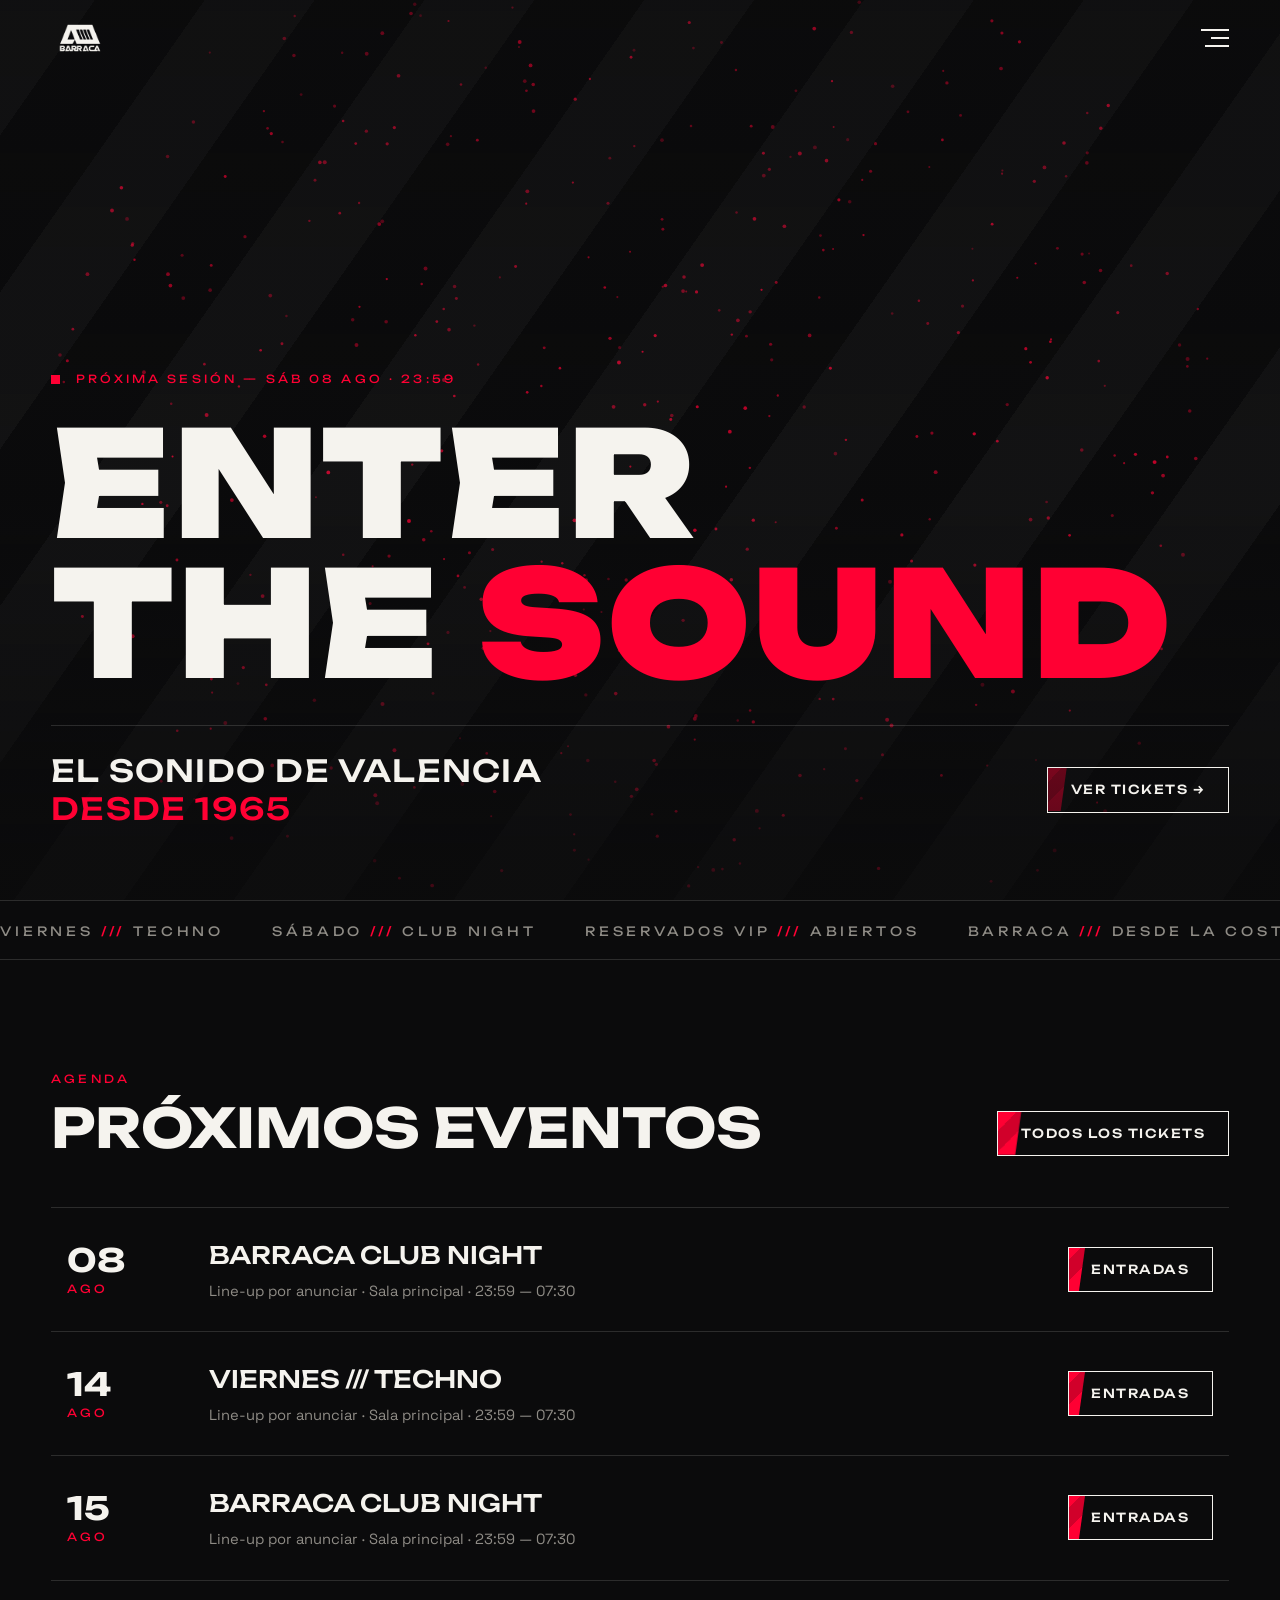
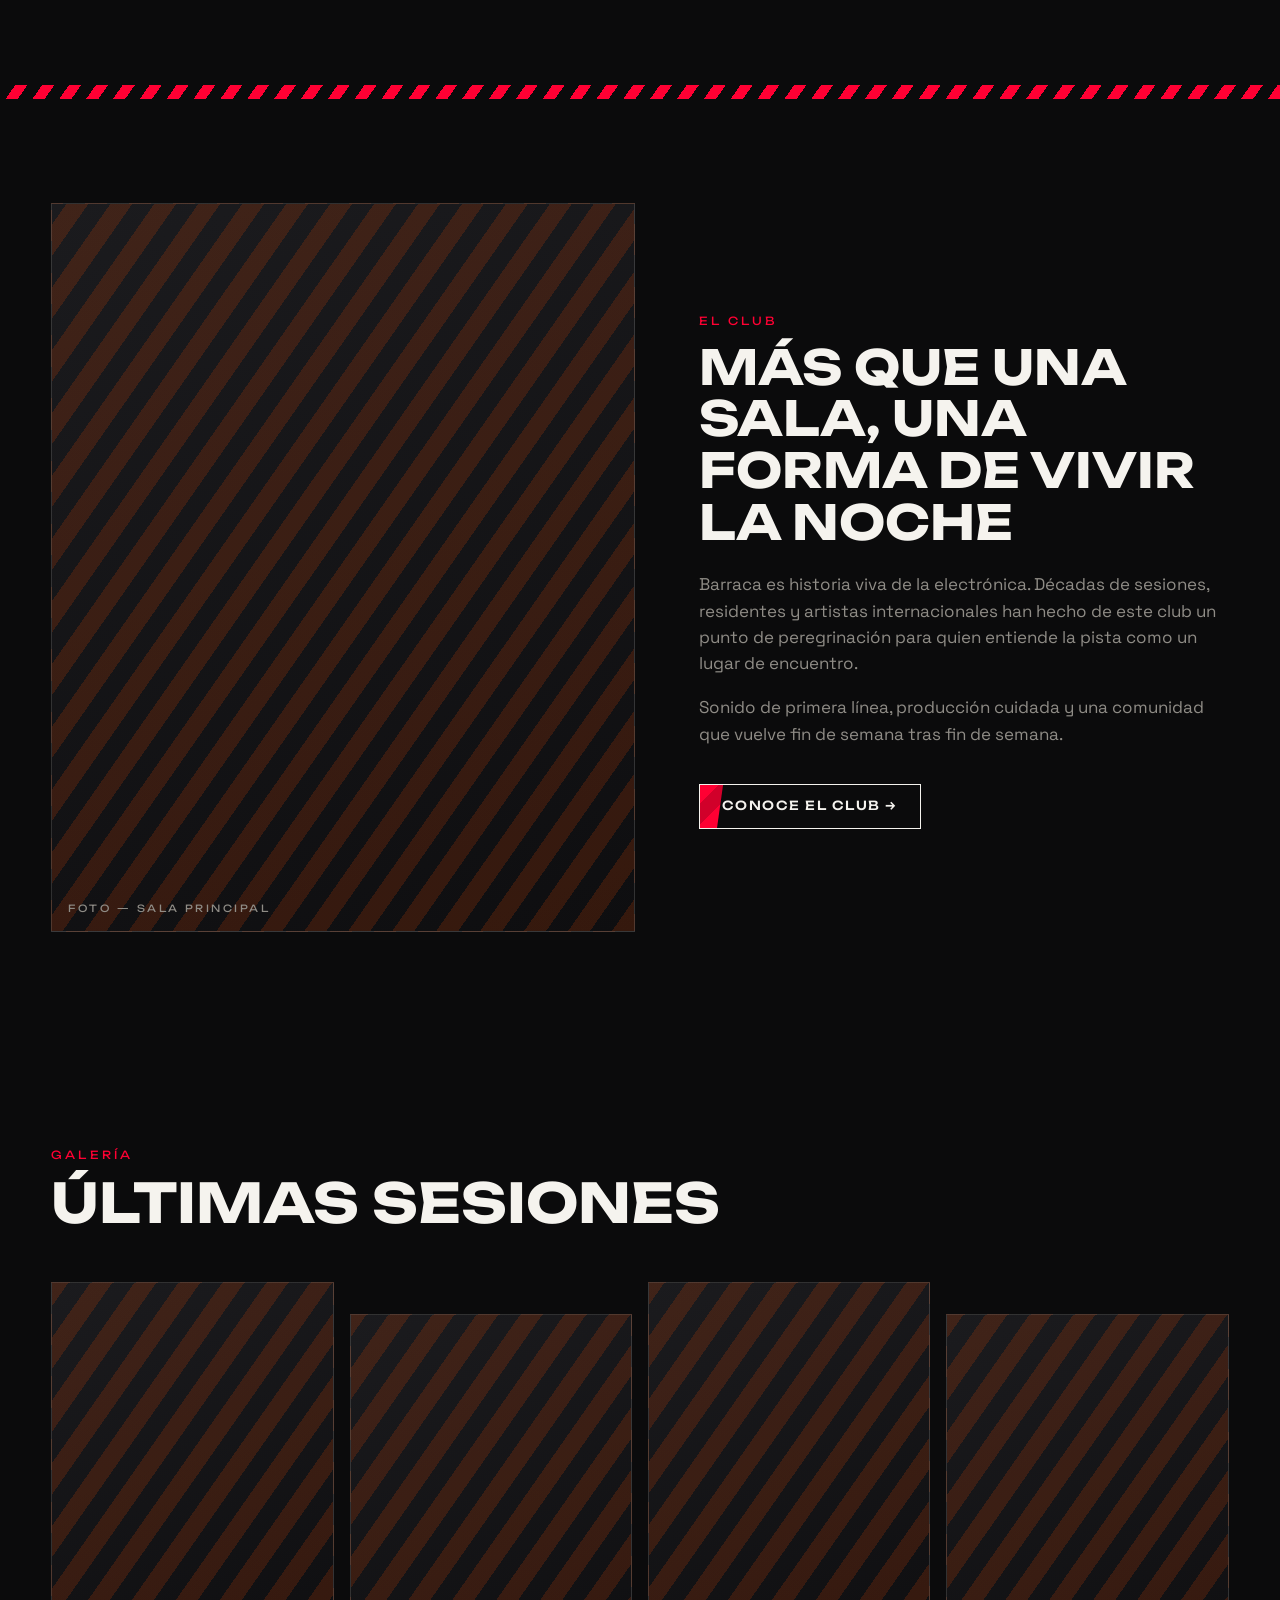
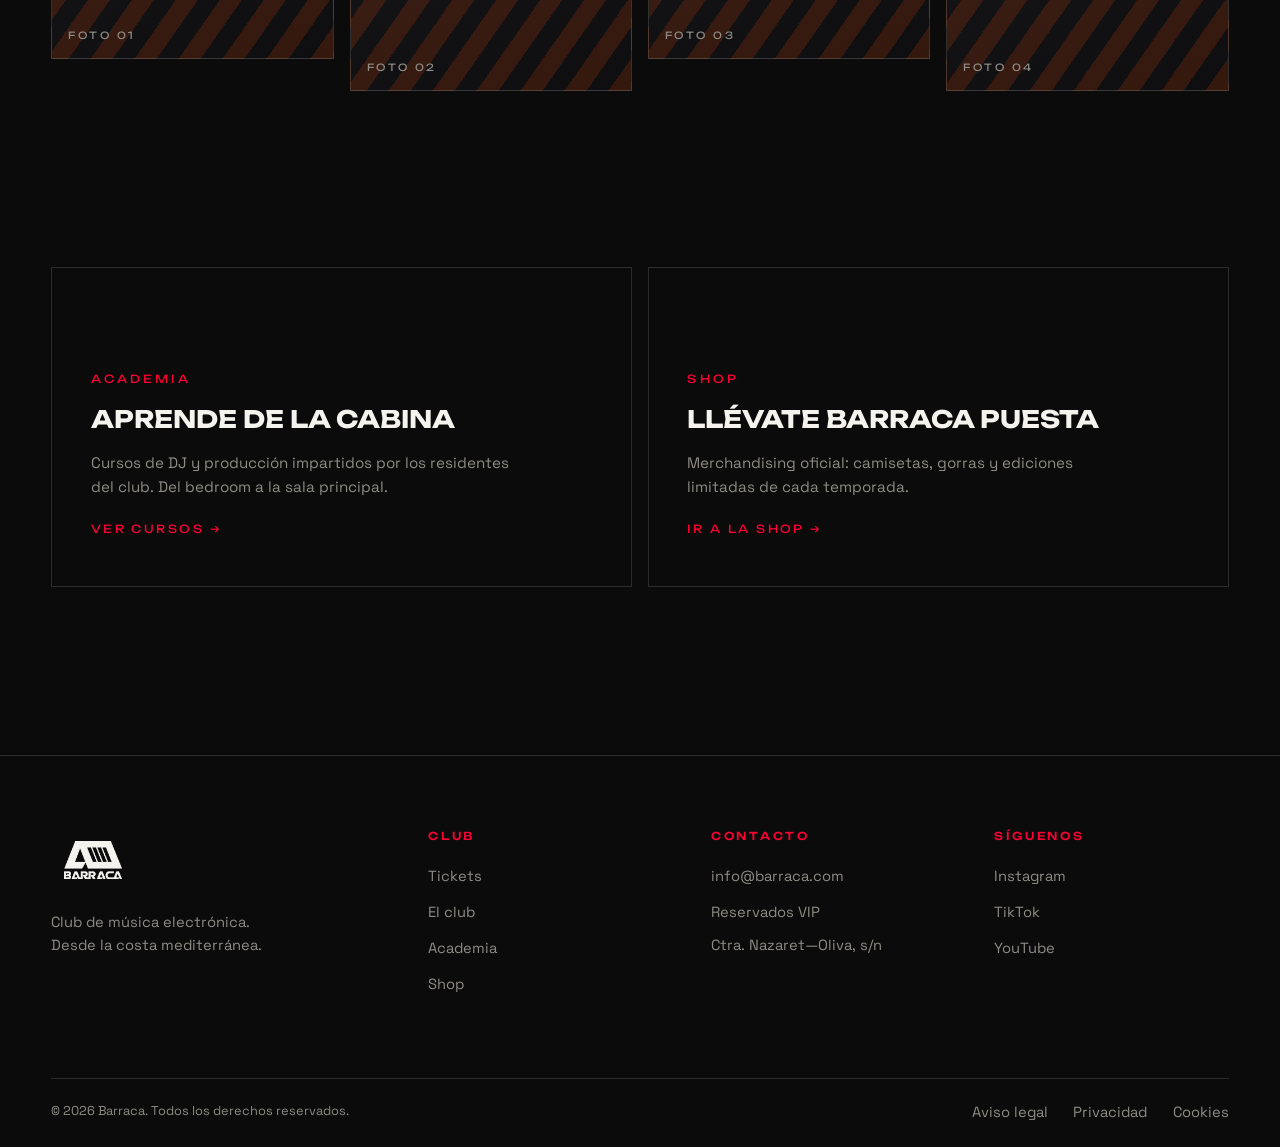
==== index.html @ 73e9f283 "first commit" ====
<!DOCTYPE html>
<html lang="es">
<head>
  <meta charset="UTF-8" />
  <meta name="viewport" content="width=device-width, initial-scale=1.0" />
  <title>BARRACA — Club</title>
  <meta name="description" content="Barraca. Club, música electrónica y cultura de baile. Tickets, academia y shop." />
  <link rel="icon" href="assets/logo-white.png" />
  <link rel="preconnect" href="https://fonts.googleapis.com" />
  <link rel="preconnect" href="https://fonts.gstatic.com" crossorigin />
  <link href="https://fonts.googleapis.com/css2?family=Unbounded:wght@400;500;700;900&family=Space+Grotesk:wght@400;500&display=swap" rel="stylesheet" />
  <link rel="stylesheet" href="styles.css" />
</head>
<body>

  <!-- ======== HEADER FIJO ======== -->
  <header class="header">
    <div class="header__inner">
      <a class="header__logo" href="index.html" aria-label="Barraca — inicio">
        <img src="assets/logo-white.png" alt="Barraca" />
      </a>

      <div class="menu">
        <nav class="nav" aria-label="Principal">
          <a href="tickets.html">Tickets</a>
          <a href="club.html">Club</a>
          <a href="academia.html">Academia</a>
          <a href="shop.html">Shop</a>
        </nav>

        <button class="burger" aria-label="Menú" aria-expanded="false">
          <span></span><span></span><span></span>
        </button>
      </div>
    </div>
  </header>

  <main>

    <!-- ======== HERO ======== -->
    <section class="hero">
      <div class="hero__stripes" aria-hidden="true"></div>
      <div class="hero__media" aria-hidden="true">
        <!--
          VÍDEO DE FONDO: descomenta y pon tu archivo en assets/hero.mp4
          (MP4/WebM comprimido, idealmente < 8 MB, sin audio)

        <video autoplay muted loop playsinline poster="assets/hero-poster.jpg">
          <source src="assets/hero.mp4" type="video/mp4" />
        </video>
        -->
      </div>

      <div class="hero__inner wrap">
        <div class="hero__next">
          <span class="dot" aria-hidden="true"></span>
          <span class="eyebrow">Próxima sesión — Sáb 08 Ago · 23:59</span>
        </div>

        <h1 class="hero__title">
          Enter<br />
          the <span class="fina">sound</span>
        </h1>

        <div class="hero__meta">
          <p class="hero__claim">
            El sonido de Valencia <span>desde 1965</span>
          </p>
          <a class="btn" href="tickets.html">Ver tickets →</a>
        </div>
      </div>
    </section>

    <!-- ======== MARQUEE ======== -->
    <div class="marquee" aria-hidden="true">
      <div class="marquee__track">
        <span>Viernes <b>///</b> Techno</span>
        <span>Sábado <b>///</b> Club Night</span>
        <span>Reservados VIP <b>///</b> Abiertos</span>
        <span>Barraca <b>///</b> Desde la costa</span>
        <span>Viernes <b>///</b> Techno</span>
        <span>Sábado <b>///</b> Club Night</span>
        <span>Reservados VIP <b>///</b> Abiertos</span>
        <span>Barraca <b>///</b> Desde la costa</span>
      </div>
    </div>

    <!-- ======== PRÓXIMOS EVENTOS ======== -->
    <section class="section">
      <div class="wrap">
        <div class="section__head reveal">
          <div>
            <span class="eyebrow">Agenda</span>
            <h2>Próximos eventos</h2>
          </div>
          <a class="btn" href="tickets.html">Todos los tickets</a>
        </div>

        <article class="evento reveal">
          <div class="evento__fecha">
            <span class="dia">08</span>
            <span class="mes">Ago</span>
          </div>
          <div>
            <h3 class="evento__nombre">Barraca Club Night</h3>
            <p class="evento__lineup">Line-up por anunciar · Sala principal · 23:59 — 07:30</p>
          </div>
          <a class="btn" href="tickets.html">Entradas</a>
        </article>

        <article class="evento reveal">
          <div class="evento__fecha">
            <span class="dia">14</span>
            <span class="mes">Ago</span>
          </div>
          <div>
            <h3 class="evento__nombre">Viernes /// Techno</h3>
            <p class="evento__lineup">Line-up por anunciar · Sala principal · 23:59 — 07:30</p>
          </div>
          <a class="btn" href="tickets.html">Entradas</a>
        </article>

        <article class="evento reveal">
          <div class="evento__fecha">
            <span class="dia">15</span>
            <span class="mes">Ago</span>
          </div>
          <div>
            <h3 class="evento__nombre">Barraca Club Night</h3>
            <p class="evento__lineup">Line-up por anunciar · Sala principal · 23:59 — 07:30</p>
          </div>
          <a class="btn" href="tickets.html">Entradas</a>
        </article>
      </div>
    </section>

    <div class="stripes" aria-hidden="true"></div>

    <!-- ======== EL CLUB ======== -->
    <section class="section">
      <div class="wrap split">
        <div class="media-ph reveal" data-label="Foto — sala principal" role="img" aria-label="Interior de la sala principal de Barraca"></div>
        <div class="reveal">
          <span class="eyebrow">El club</span>
          <h2>Más que una sala, una forma de vivir la noche</h2>
          <p>
            Barraca es historia viva de la electrónica. Décadas de sesiones, residentes
            y artistas internacionales han hecho de este club un punto de peregrinación
            para quien entiende la pista como un lugar de encuentro.
          </p>
          <p>
            Sonido de primera línea, producción cuidada y una comunidad que vuelve
            fin de semana tras fin de semana.
          </p>
          <a class="btn" href="club.html">Conoce el club →</a>
        </div>
      </div>
    </section>

    <!-- ======== GALERÍA ======== -->
    <section class="section">
      <div class="wrap">
        <div class="section__head reveal">
          <div>
            <span class="eyebrow">Galería</span>
            <h2>Últimas sesiones</h2>
          </div>
        </div>
        <div class="galeria">
          <div class="media-ph reveal" data-label="Foto 01"></div>
          <div class="media-ph reveal" data-label="Foto 02"></div>
          <div class="media-ph reveal" data-label="Foto 03"></div>
          <div class="media-ph reveal" data-label="Foto 04"></div>
        </div>
      </div>
    </section>

    <!-- ======== ACADEMIA + SHOP ======== -->
    <section class="section">
      <div class="wrap duo">
        <a class="card reveal" href="academia.html">
          <span class="eyebrow">Academia</span>
          <h3>Aprende de la cabina</h3>
          <p>Cursos de DJ y producción impartidos por los residentes del club. Del bedroom a la sala principal.</p>
          <span class="link">Ver cursos →</span>
        </a>
        <a class="card reveal" href="shop.html">
          <span class="eyebrow">Shop</span>
          <h3>Llévate Barraca puesta</h3>
          <p>Merchandising oficial: camisetas, gorras y ediciones limitadas de cada temporada.</p>
          <span class="link">Ir a la shop →</span>
        </a>
      </div>
    </section>

  </main>

  <!-- ======== FOOTER ======== -->
  <footer class="footer">
    <div class="wrap footer__main">
      <div>
        <img src="assets/logo-white.png" alt="Barraca" />
        <p>Club de música electrónica.<br />Desde la costa mediterránea.</p>
      </div>
      <div>
        <h4>Club</h4>
        <ul>
          <li><a href="tickets.html">Tickets</a></li>
          <li><a href="club.html">El club</a></li>
          <li><a href="academia.html">Academia</a></li>
          <li><a href="shop.html">Shop</a></li>
        </ul>
      </div>
      <div>
        <h4>Contacto</h4>
        <ul>
          <li><a href="mailto:info@barraca.com">info@barraca.com</a></li>
          <li><a href="tickets.html">Reservados VIP</a></li>
          <li><p>Ctra. Nazaret—Oliva, s/n</p></li>
        </ul>
      </div>
      <div>
        <h4>Síguenos</h4>
        <ul>
          <li><a href="#" rel="noopener">Instagram</a></li>
          <li><a href="#" rel="noopener">TikTok</a></li>
          <li><a href="#" rel="noopener">YouTube</a></li>
        </ul>
      </div>
    </div>
    <div class="wrap footer__legal">
      <span>© 2026 Barraca. Todos los derechos reservados.</span>
      <nav aria-label="Legal">
        <a href="#">Aviso legal</a>
        <a href="#">Privacidad</a>
        <a href="#">Cookies</a>
      </nav>
    </div>
  </footer>

  <script src="script.js"></script>
</body>
</html>
---- styles.css ----
/* ============================================================
   BARRACA — styles.css
   Paleta: negro #0B0B0C · hueso #F5F3EE · rojo #FF0033
   Display: Unbounded · Cuerpo: Space Grotesk
   ============================================================ */

:root {
  --negro: #0B0B0C;
  --negro-2: #131315;
  --hueso: #F5F3EE;
  --humo: #8F8C86;
  --rojo: #FF0033;
  --linea: rgba(245, 243, 238, 0.14);
  --display: "Unbounded", sans-serif;
  --cuerpo: "Space Grotesk", sans-serif;
  --header-h: 76px;
}

* { margin: 0; padding: 0; box-sizing: border-box; }

html { scroll-behavior: smooth; }

body {
  cursor: url("data:image/svg+xml;utf8,<svg xmlns='http://www.w3.org/2000/svg' width='22' height='22'><path d='M2 2 L20 9 L9 20 Z' fill='%23FF0033' stroke='%23F5F3EE' stroke-width='1.5'/></svg>") 2 2, auto;
  background: var(--negro);
  color: var(--hueso);
  font-family: var(--cuerpo);
  font-size: 17px;
  line-height: 1.55;
  -webkit-font-smoothing: antialiased;
}

img, video { display: block; max-width: 100%; }

a { color: inherit; text-decoration: none; }

/* fondo de partículas (lo crea script.js) */
.particles {
  position: fixed;
  inset: 0;
  width: 100%;
  height: 100%; /* clave: sin esto, en pantallas con escalado el dibujo se desplaza respecto al cursor */
  z-index: -1;
  pointer-events: none;
}

a, button, .btn, label, summary {
  cursor: url("data:image/svg+xml;utf8,<svg xmlns='http://www.w3.org/2000/svg' width='22' height='22'><path d='M2 2 L20 9 L9 20 Z' fill='%23F5F3EE' stroke='%23FF0033' stroke-width='1.5'/></svg>") 2 2, pointer;
}

:focus-visible {
  outline: 2px solid var(--rojo);
  outline-offset: 3px;
}

/* ---------- utilidades ---------- */

.wrap {
  width: min(1240px, 92vw);
  margin-inline: auto;
}

.eyebrow {
  font-family: var(--display);
  font-size: 0.7rem;
  font-weight: 400;
  letter-spacing: 0.28em;
  text-transform: uppercase;
  color: var(--rojo);
}

.btn {
  display: inline-flex;
  align-items: center;
  gap: 0.6em;
  font-family: var(--display);
  font-size: 0.78rem;
  font-weight: 500;
  letter-spacing: 0.12em;
  text-transform: uppercase;
  padding: 0.95em 1.8em;
  border: 1px solid var(--hueso);
  color: var(--hueso);
  background: transparent;
  cursor: pointer;
  position: relative;
  overflow: hidden;
  transition: color 0.25s ease, border-color 0.25s ease;
}

.btn::before {
  content: "";
  position: absolute;
  inset: 0;
  background: repeating-linear-gradient(
    -55deg,
    var(--rojo) 0 14px,
    #d1002a 14px 28px
  );
  transform: translateX(-101%) skewX(-8deg) scaleX(1.2);
  transition: transform 0.32s cubic-bezier(0.7, 0, 0.2, 1);
  z-index: -1;
}

.btn:hover { color: var(--negro); border-color: var(--rojo); }
.btn:hover::before { transform: translateX(0) skewX(0) scaleX(1.2); }

.btn--solid {
  background: var(--hueso);
  color: var(--negro);
  border-color: var(--hueso);
}

/* ---------- rayas firma (motivo del logo) ---------- */

.stripes {
  --s-color: var(--rojo);
  height: 14px;
  background: repeating-linear-gradient(
    -55deg,
    var(--s-color) 0 10px,
    transparent 10px 22px
  );
}

/* ---------- header ---------- */

.header {
  position: fixed;
  top: 0;
  left: 0;
  right: 0;
  z-index: 100;
  height: var(--header-h);
  display: flex;
  align-items: center;
}

/* Fondo del header: desenfoque que se desvanece por abajo,
   sin borde duro — la web se difumina bajo el header al hacer scroll */
.header::before {
  content: "";
  position: absolute;
  inset: 0 0 -42px;
  z-index: -1;
  pointer-events: none;
  background: linear-gradient(
    to bottom,
    rgba(11, 11, 12, 0.92) 0%,
    rgba(11, 11, 12, 0.82) 55%,
    rgba(11, 11, 12, 0) 100%
  );
  -webkit-backdrop-filter: blur(14px);
  backdrop-filter: blur(14px);
  -webkit-mask-image: linear-gradient(to bottom, #000 55%, transparent 100%);
  mask-image: linear-gradient(to bottom, #000 55%, transparent 100%);
  opacity: 0;
  transition: opacity 0.35s ease;
}

.header.is-scrolled::before { opacity: 1; }

.header__inner {
  position: relative;
  width: min(1240px, 92vw);
  margin-inline: auto;
  display: flex;
  align-items: center;
  justify-content: space-between;
  gap: 2rem;
}

.header__logo img { height: 44px; width: auto; }

/* El menú vive escondido junto al icono y se despliega
   hacia la izquierda al pasar el cursor por el header */
.menu {
  display: flex;
  align-items: center;
}

.nav {
  position: absolute;
  top: 50%;
  right: 44px;
  transform: translateY(-50%);
  display: flex;
  align-items: center;
  gap: 2.4rem;
  padding-right: 1.6rem; /* puente invisible hasta el icono: el hover no se corta */
  pointer-events: none;
}

.nav a {
  opacity: 0;
  transform: translateX(28px);
}

/* cascada: los enlaces aparecen desde el icono hacia la izquierda
   (el retardo solo afecta al despliegue, no al color del hover) */
.nav a:nth-child(4) { --d: 0s; }
.nav a:nth-child(3) { --d: 0.06s; }
.nav a:nth-child(2) { --d: 0.12s; }
.nav a:nth-child(1) { --d: 0.18s; }

/* el menú solo se despliega al posar el cursor sobre el icono
   (y se mantiene abierto mientras recorres las pestañas) */
.menu:hover .nav,
.menu:focus-within .nav,
.nav.is-open {
  pointer-events: auto;
}

.menu:hover .nav a,
.menu:focus-within .nav a,
.nav.is-open a {
  opacity: 1;
  transform: translateX(0);
}

/* al desplegar el menú, el header gana el mismo fondo difuminado */
.header:has(.menu:hover)::before,
.header:has(.menu:focus-within)::before {
  opacity: 1;
}

.nav a {
  font-family: var(--display);
  font-size: 1rem;
  font-weight: 500;
  letter-spacing: 0.16em;
  text-transform: uppercase;
  padding: 0.4em 0;
  position: relative;
  color: var(--hueso);
  transition:
    color 0.25s ease,
    opacity 0.3s ease var(--d, 0s),
    transform 0.45s cubic-bezier(0.2, 0.8, 0.2, 1) var(--d, 0s);
}

.nav a:hover { color: var(--rojo); }

.nav a::after {
  content: "";
  position: absolute;
  left: 0;
  bottom: -4px;
  width: 100%;
  height: 3px;
  background: repeating-linear-gradient(
    -55deg,
    var(--rojo) 0 6px,
    transparent 6px 12px
  );
  transform: scaleX(0);
  transform-origin: left;
  transition: transform 0.3s ease;
}

.nav a:hover::after,
.nav a[aria-current="page"]::after { transform: scaleX(1); }

.nav a[aria-current="page"] { color: var(--rojo); }


/* icono de menú (tres rayas) */
.burger {
  display: flex;
  background: none;
  border: 0;
  width: 44px;
  height: 44px;
  flex-direction: column;
  justify-content: center;
  align-items: flex-end;
  gap: 6px;
  flex-shrink: 0;
}
.burger span {
  display: block;
  height: 2px;
  background: var(--hueso);
  transition: width 0.3s ease, background 0.3s ease, transform 0.3s ease;
}
.burger span:nth-child(1) { width: 28px; }
.burger span:nth-child(2) { width: 18px; }
.burger span:nth-child(3) { width: 24px; }

.menu:hover .burger span,
.menu:focus-within .burger span {
  width: 28px;
  background: var(--rojo);
}

/* ---------- hero ---------- */

.hero {
  position: relative;
  min-height: 100svh;
  display: flex;
  flex-direction: column;
  justify-content: flex-end;
  overflow: hidden;
  isolation: isolate;
}

.hero__media {
  position: absolute;
  inset: 0;
  z-index: -2;
}

.hero__media video {
  width: 100%;
  height: 100%;
  object-fit: cover;
  opacity: 0.55;
}

/* fondo animado de rayas: se ve si no hay vídeo, o detrás de él */
.hero__stripes {
  position: absolute;
  inset: -20%;
  z-index: -3;
  background: repeating-linear-gradient(
    -55deg,
    rgba(255, 255, 255, 0.035) 0 90px,
    transparent 90px 180px
  );
  animation: drift 26s linear infinite;
}

@keyframes drift {
  to { transform: translateX(216px); }
}

.hero::after {
  content: "";
  position: absolute;
  inset: 0;
  z-index: -1;
  background: linear-gradient(
    to top,
    rgba(11, 11, 12, 0.7) 4%,
    rgba(11, 11, 12, 0.1) 45%,
    rgba(11, 11, 12, 0.35) 100%
  );
}

.hero__inner {
  padding-bottom: 4.5rem;
  padding-top: calc(var(--header-h) + 3rem);
}

.hero__next {
  display: flex;
  align-items: center;
  gap: 1rem;
  margin-bottom: 1.6rem;
}

.hero__next .dot {
  width: 9px;
  height: 9px;
  background: var(--rojo);
  animation: pulse 1.6s ease-in-out infinite;
}

@keyframes pulse {
  50% { opacity: 0.25; }
}

.hero__title {
  font-family: var(--display);
  font-weight: 900;
  font-size: clamp(3rem, 11.5vw, 10.5rem);
  line-height: 0.95;
  letter-spacing: 0.01em;
  text-transform: uppercase;
}

.hero__title .fina {
  color: var(--rojo);
  display: inline-block; /* necesario para poder escalarla */
  min-width: 5ch;        /* evita saltos bruscos al transformarse en "barraca" */
  white-space: nowrap;
}


.hero__meta {
  margin-top: 2rem;
  display: flex;
  flex-wrap: wrap;
  align-items: center;
  justify-content: space-between;
  gap: 1.5rem;
  border-top: 1px solid var(--linea);
  padding-top: 1.6rem;
}

.hero__claim {
  font-family: var(--display);
  font-weight: 500;
  font-size: clamp(1.05rem, 2.6vw, 1.9rem);
  line-height: 1.25;
  text-transform: uppercase;
  letter-spacing: 0.04em;
  color: var(--hueso);
  max-width: 24ch;
}

.hero__claim span {
  color: var(--rojo);
  white-space: nowrap;
}

/* ---------- marquee ---------- */

.marquee {
  border-block: 1px solid var(--linea);
  overflow: hidden;
  padding: 1rem 0;
  white-space: nowrap;
}

.marquee__track {
  display: inline-flex;
  gap: 3rem;
  animation: marquee 22s linear infinite;
}

.marquee span {
  font-family: var(--display);
  font-size: 0.8rem;
  letter-spacing: 0.3em;
  text-transform: uppercase;
  color: var(--humo);
}

.marquee span b { color: var(--rojo); font-weight: 500; }

@keyframes marquee {
  to { transform: translateX(-50%); }
}

/* ---------- secciones ---------- */

.section { padding: 6.5rem 0; }

.section__head {
  display: flex;
  align-items: flex-end;
  justify-content: space-between;
  gap: 2rem;
  margin-bottom: 3.2rem;
}

.section__head h2 {
  font-family: var(--display);
  font-weight: 700;
  font-size: clamp(1.8rem, 4.4vw, 3.4rem);
  text-transform: uppercase;
  line-height: 1.05;
  margin-top: 0.5rem;
}

/* eventos */

.evento {
  display: grid;
  grid-template-columns: 110px 1fr auto;
  align-items: center;
  gap: 2rem;
  padding: 1.8rem 1rem;
  border-top: 1px solid var(--linea);
  transition: background 0.25s ease;
}

.evento:last-of-type { border-bottom: 1px solid var(--linea); }

.evento:hover { background: var(--negro-2); }

.evento__fecha {
  font-family: var(--display);
  text-transform: uppercase;
  line-height: 1.1;
}

.evento__fecha .dia {
  font-size: 2rem;
  font-weight: 700;
  display: block;
}

.evento__fecha .mes {
  font-size: 0.7rem;
  letter-spacing: 0.25em;
  color: var(--rojo);
}

.evento__nombre {
  font-family: var(--display);
  font-size: clamp(1.05rem, 2.4vw, 1.5rem);
  font-weight: 500;
  text-transform: uppercase;
}

.evento__lineup {
  color: var(--humo);
  font-size: 0.92rem;
  margin-top: 0.35rem;
}

/* bloque club (foto + texto) */

.split {
  display: grid;
  grid-template-columns: 1.1fr 1fr;
  gap: 4rem;
  align-items: center;
}

.split h2 {
  font-family: var(--display);
  font-weight: 700;
  font-size: clamp(1.7rem, 3.8vw, 3rem);
  text-transform: uppercase;
  line-height: 1.08;
  margin: 0.6rem 0 1.4rem;
}

.split p { color: var(--humo); margin-bottom: 1.1rem; }

.split .btn { margin-top: 1.2rem; }

/* placeholder de foto/vídeo: sustituir por <img> reales */
.media-ph {
  position: relative;
  aspect-ratio: 4 / 5;
  background:
    repeating-linear-gradient(-55deg, rgba(255,77,0,0.16) 0 18px, transparent 18px 36px),
    linear-gradient(160deg, #1b1b1e, #0e0e10);
  border: 1px solid var(--linea);
  overflow: hidden;
}

.media-ph--wide { aspect-ratio: 16 / 10; }

.media-ph::after {
  content: attr(data-label);
  position: absolute;
  left: 1rem;
  bottom: 0.9rem;
  font-family: var(--display);
  font-size: 0.62rem;
  letter-spacing: 0.25em;
  text-transform: uppercase;
  color: var(--humo);
}

/* galería */

.galeria {
  display: grid;
  grid-template-columns: repeat(4, 1fr);
  gap: 1rem;
}

.galeria .media-ph { aspect-ratio: 3 / 4; }

.galeria .media-ph:nth-child(even) { translate: 0 2rem; }

/* tarjetas academia / shop en home */

.duo {
  display: grid;
  grid-template-columns: 1fr 1fr;
  gap: 1rem;
}

.card {
  position: relative;
  border: 1px solid var(--linea);
  padding: 3rem 2.4rem;
  min-height: 320px;
  display: flex;
  flex-direction: column;
  justify-content: flex-end;
  gap: 0.8rem;
  overflow: hidden;
  transition: border-color 0.3s ease;
}

.card::before {
  content: "";
  position: absolute;
  top: 0;
  left: 0;
  right: 0;
  height: 6px;
  background: repeating-linear-gradient(-55deg, var(--rojo) 0 10px, transparent 10px 20px);
  opacity: 0;
  transition: opacity 0.3s ease;
}

.card:hover { border-color: var(--rojo); }
.card:hover::before { opacity: 1; }

.card h3 {
  font-family: var(--display);
  font-size: 1.5rem;
  font-weight: 700;
  text-transform: uppercase;
}

.card p { color: var(--humo); font-size: 0.95rem; max-width: 42ch; }

.card .link {
  font-family: var(--display);
  font-size: 0.7rem;
  letter-spacing: 0.22em;
  text-transform: uppercase;
  color: var(--rojo);
  margin-top: 0.6rem;
}

/* ---------- páginas interiores ---------- */

.page-hero {
  padding: calc(var(--header-h) + 5.5rem) 0 3.5rem;
  border-bottom: 1px solid var(--linea);
}

.page-hero h1 {
  font-family: var(--display);
  font-weight: 900;
  font-size: clamp(2.6rem, 8vw, 6rem);
  text-transform: uppercase;
  line-height: 1;
  margin-top: 0.6rem;
}

.page-hero p {
  color: var(--humo);
  max-width: 60ch;
  margin-top: 1.4rem;
}

/* grid de shop */

.grid-3 {
  display: grid;
  grid-template-columns: repeat(3, 1fr);
  gap: 1.2rem;
}

.producto .media-ph { aspect-ratio: 1; }

.producto h3 {
  font-family: var(--display);
  font-size: 0.95rem;
  font-weight: 500;
  text-transform: uppercase;
  margin-top: 1rem;
}

.producto .precio { color: var(--rojo); font-size: 0.95rem; margin-top: 0.2rem; }

/* ---------- footer ---------- */

.footer {
  border-top: 1px solid var(--linea);
  margin-top: 4rem;
}

.footer__main {
  display: grid;
  grid-template-columns: 1.4fr 1fr 1fr 1fr;
  gap: 3rem;
  padding: 4.5rem 0;
}

.footer__main img { height: 64px; width: auto; margin-bottom: 1.2rem; }

.footer h4 {
  font-family: var(--display);
  font-size: 0.68rem;
  font-weight: 500;
  letter-spacing: 0.25em;
  text-transform: uppercase;
  color: var(--rojo);
  margin-bottom: 1.1rem;
}

.footer ul { list-style: none; }

.footer li { margin-bottom: 0.6rem; }

.footer a, .footer p {
  color: var(--humo);
  font-size: 0.92rem;
  transition: color 0.2s ease;
}

.footer a:hover { color: var(--hueso); }

.footer__legal {
  border-top: 1px solid var(--linea);
  padding: 1.4rem 0;
  display: flex;
  flex-wrap: wrap;
  justify-content: space-between;
  gap: 1rem;
  font-size: 0.8rem;
  color: var(--humo);
}

.footer__legal nav { display: flex; gap: 1.6rem; }

/* ---------- reveal al hacer scroll ---------- */

.reveal {
  opacity: 0;
  transform: translateY(28px);
  transition: opacity 0.7s ease, transform 0.7s ease;
}

.reveal.is-visible {
  opacity: 1;
  transform: none;
}

/* ---------- responsive ---------- */

@media (max-width: 900px) {
  .split, .duo, .footer__main { grid-template-columns: 1fr; }
  .galeria { grid-template-columns: repeat(2, 1fr); }
  .grid-3 { grid-template-columns: repeat(2, 1fr); }
  .section { padding: 4.5rem 0; }

  .nav {
    position: fixed;
    inset: var(--header-h) 0 auto 0;
    right: auto;
    padding-right: 4vw;
    top: var(--header-h);
    flex-direction: column;
    align-items: flex-start;
    gap: 0;
    background: var(--negro);
    border-bottom: 1px solid var(--linea);
    padding: 1rem 4vw 2rem;
    transform: translateY(-115%);
    transition: transform 0.35s ease;
  }

  .nav.is-open { transform: none; }

  .nav a {
    font-size: 1.1rem;
    padding: 0.9rem 0;
    width: 100%;
    border-bottom: 1px solid var(--linea);
    opacity: 1;
    transform: none;
    transition-delay: 0s;
  }

  /* en táctil no hay hover: el panel solo se abre con el icono */
  .menu:hover .nav:not(.is-open) { pointer-events: none; }

  body.nav-open .burger span { width: 28px; }
  body.nav-open .burger span:nth-child(1) { transform: translateY(8px) rotate(45deg); }
  body.nav-open .burger span:nth-child(2) { opacity: 0; }
  body.nav-open .burger span:nth-child(3) { transform: translateY(-8px) rotate(-45deg); }
}

@media (max-width: 560px) {
  .evento { grid-template-columns: 72px 1fr; }
  .evento .btn { grid-column: 2; justify-self: start; }
  .galeria .media-ph:nth-child(even) { translate: 0 1rem; }
  .grid-3 { grid-template-columns: 1fr; }
}

@media (prefers-reduced-motion: reduce) {
  *, *::before, *::after {
    animation-duration: 0.01ms !important;
    animation-iteration-count: 1 !important;
    transition-duration: 0.01ms !important;
  }
  html { scroll-behavior: auto; }
  .reveal { opacity: 1; transform: none; }
}
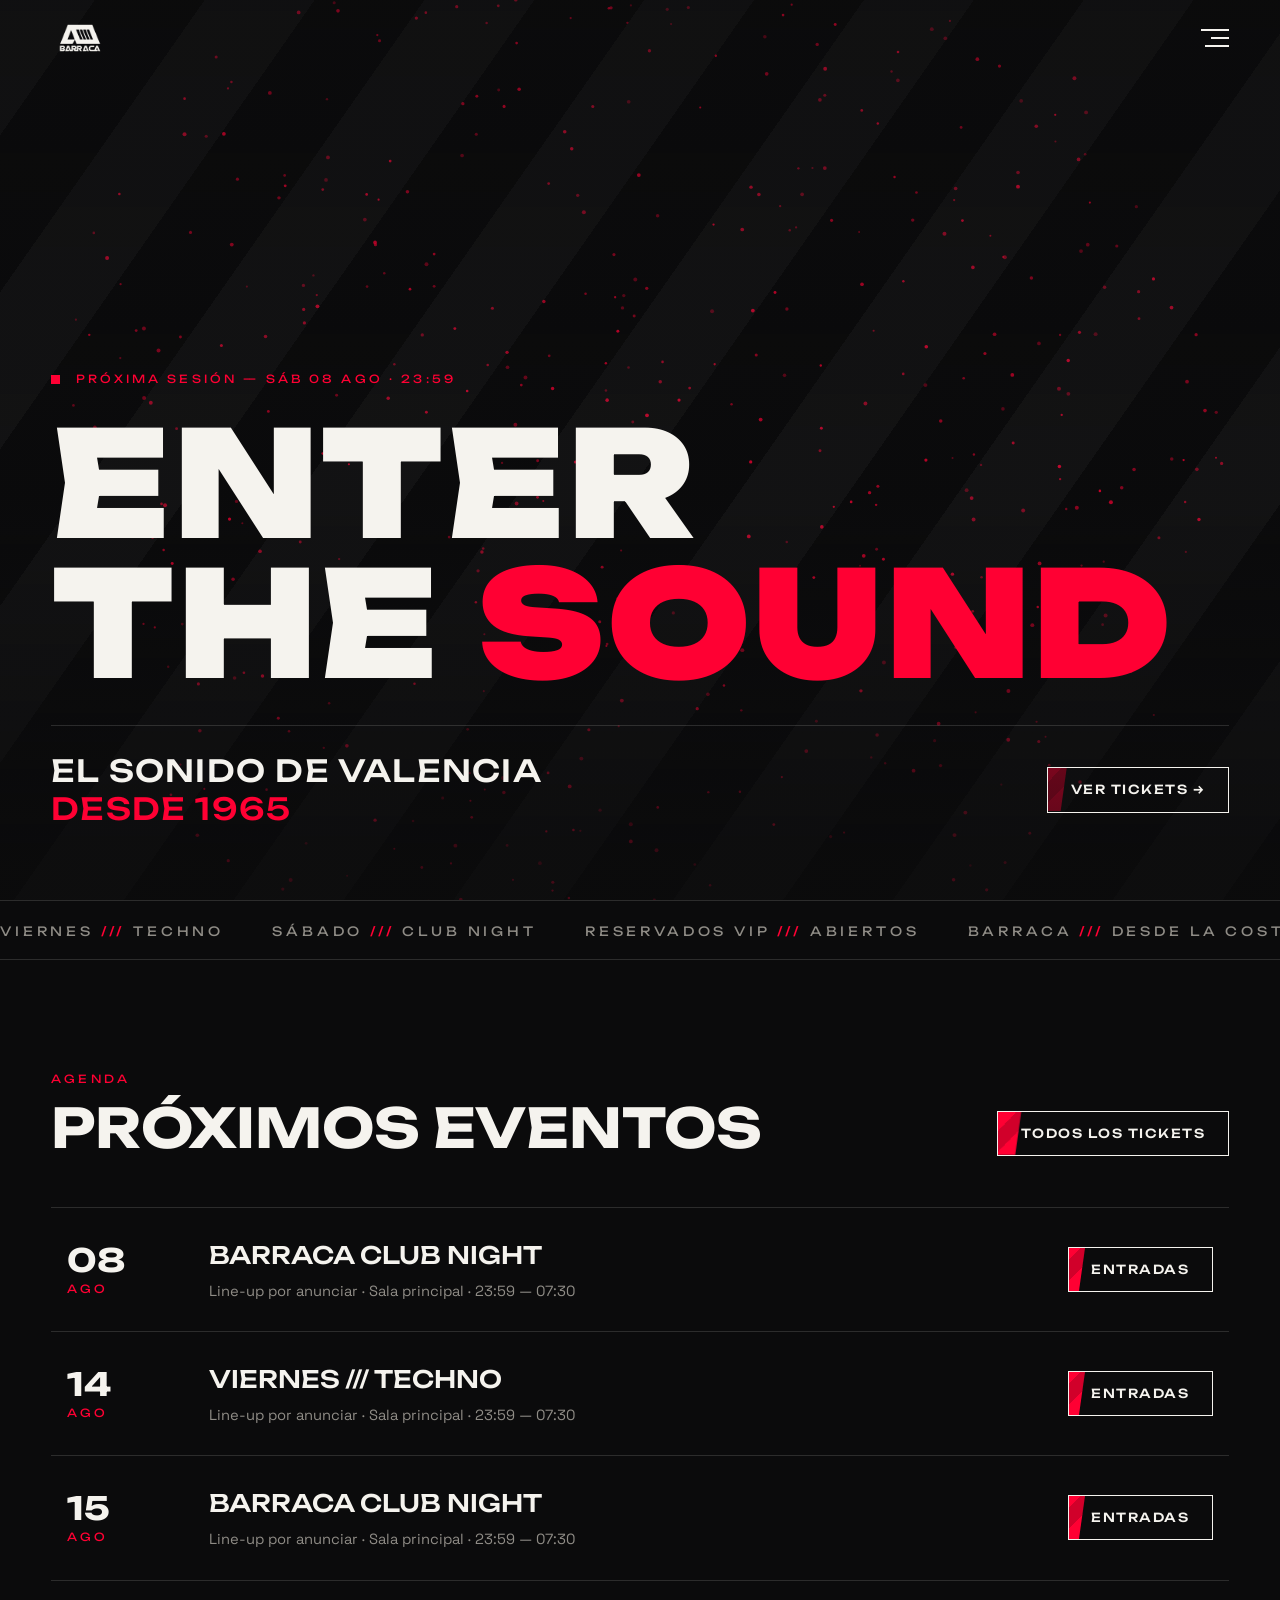
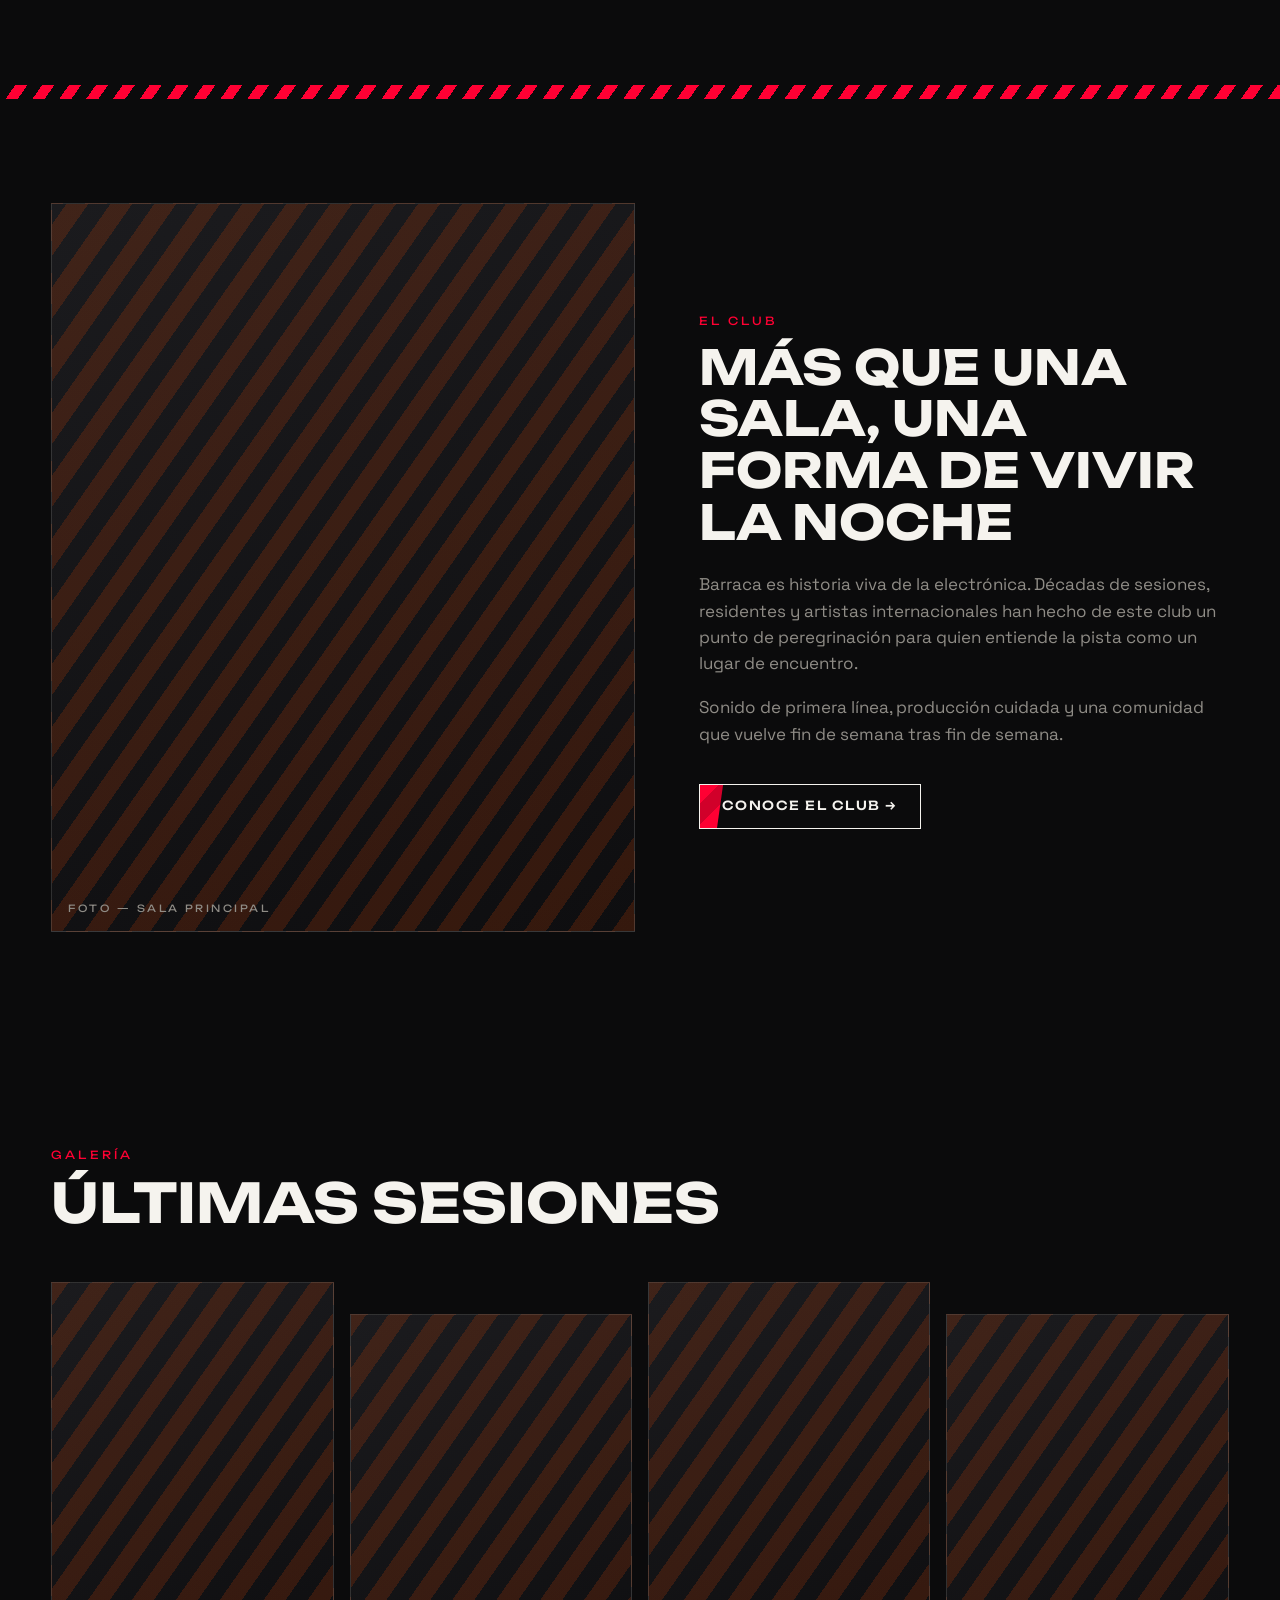
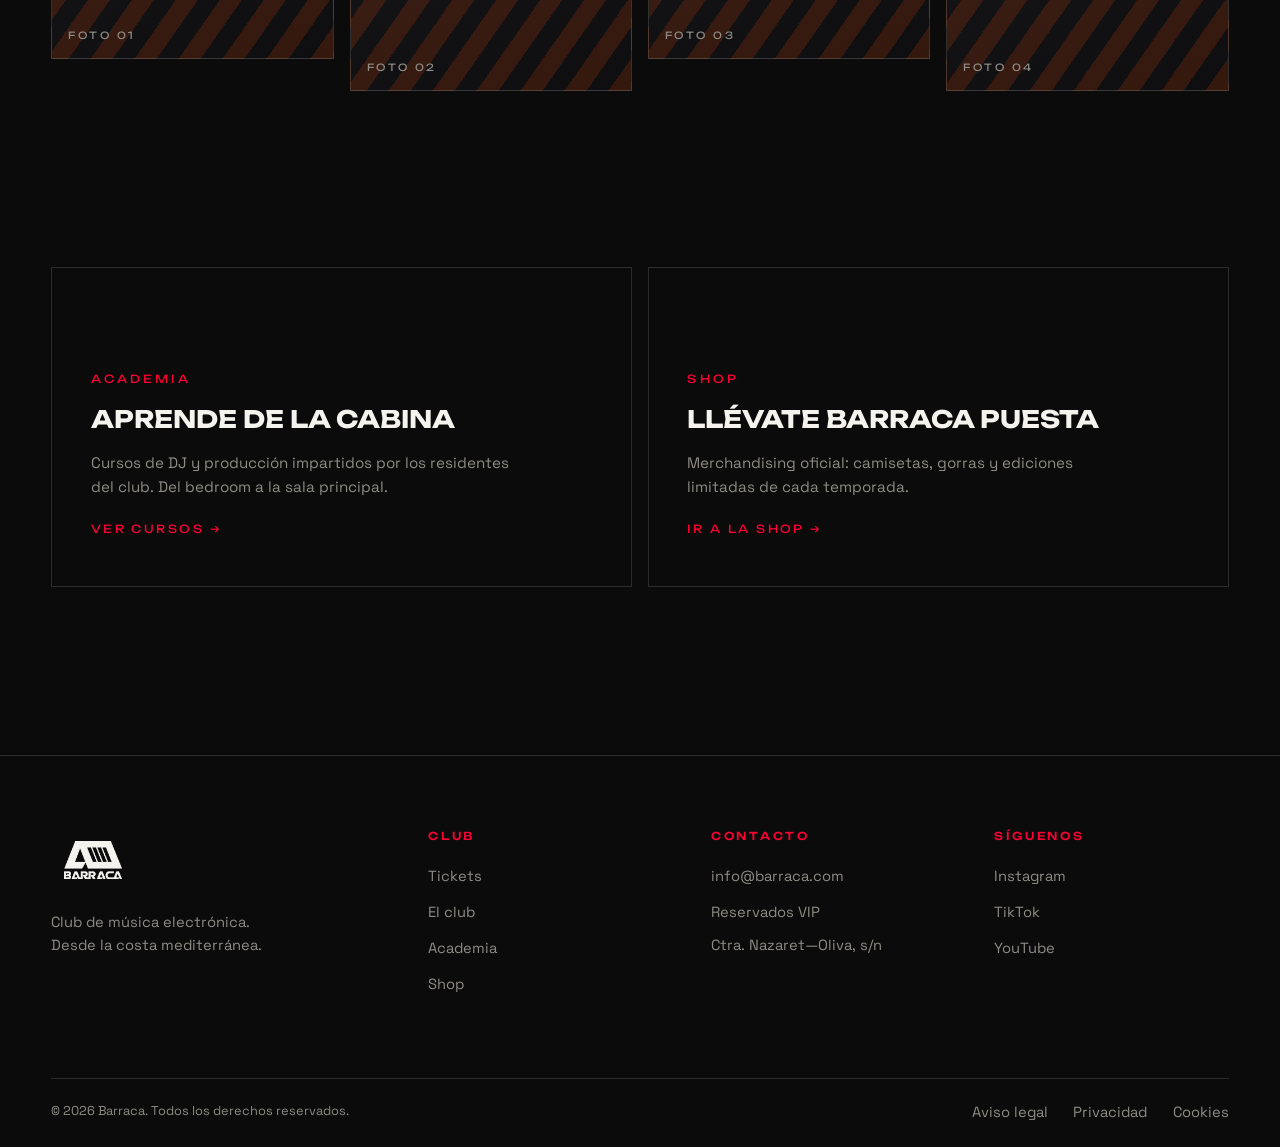
==== commit 78ee6fea: "Add Netlify Identity widget" ====
--- a/index.html
+++ b/index.html
@@ -1,5 +1,6 @@
 <!DOCTYPE html>
 <html lang="es">
+
 <head>
   <meta charset="UTF-8" />
   <meta name="viewport" content="width=device-width, initial-scale=1.0" />
@@ -8,9 +9,12 @@
   <link rel="icon" href="assets/logo-white.png" />
   <link rel="preconnect" href="https://fonts.googleapis.com" />
   <link rel="preconnect" href="https://fonts.gstatic.com" crossorigin />
-  <link href="https://fonts.googleapis.com/css2?family=Unbounded:wght@400;500;700;900&family=Space+Grotesk:wght@400;500&display=swap" rel="stylesheet" />
+  <link
+    href="https://fonts.googleapis.com/css2?family=Unbounded:wght@400;500;700;900&family=Space+Grotesk:wght@400;500&display=swap"
+    rel="stylesheet" />
   <link rel="stylesheet" href="styles.css" />
 </head>
+
 <body>
 
   <!-- ======== HEADER FIJO ======== -->
@@ -139,7 +143,8 @@
     <!-- ======== EL CLUB ======== -->
     <section class="section">
       <div class="wrap split">
-        <div class="media-ph reveal" data-label="Foto — sala principal" role="img" aria-label="Interior de la sala principal de Barraca"></div>
+        <div class="media-ph reveal" data-label="Foto — sala principal" role="img"
+          aria-label="Interior de la sala principal de Barraca"></div>
         <div class="reveal">
           <span class="eyebrow">El club</span>
           <h2>Más que una sala, una forma de vivir la noche</h2>
@@ -216,7 +221,9 @@
         <ul>
           <li><a href="mailto:info@barraca.com">info@barraca.com</a></li>
           <li><a href="tickets.html">Reservados VIP</a></li>
-          <li><p>Ctra. Nazaret—Oliva, s/n</p></li>
+          <li>
+            <p>Ctra. Nazaret—Oliva, s/n</p>
+          </li>
         </ul>
       </div>
       <div>
@@ -239,5 +246,19 @@
   </footer>
 
   <script src="script.js"></script>
+
+  <script src="https://identity.netlify.com/v1/netlify-identity-widget.js"></script>
+
+  <script>
+    if (window.netlifyIdentity) {
+      window.netlifyIdentity.on("init", user => {
+        if (!user) {
+          window.netlifyIdentity.on("login", () => {
+            document.location.href = "/admin/";
+          });
+        }
+      });
+    }
+  </script>
 </body>
-</html>
+</html>
